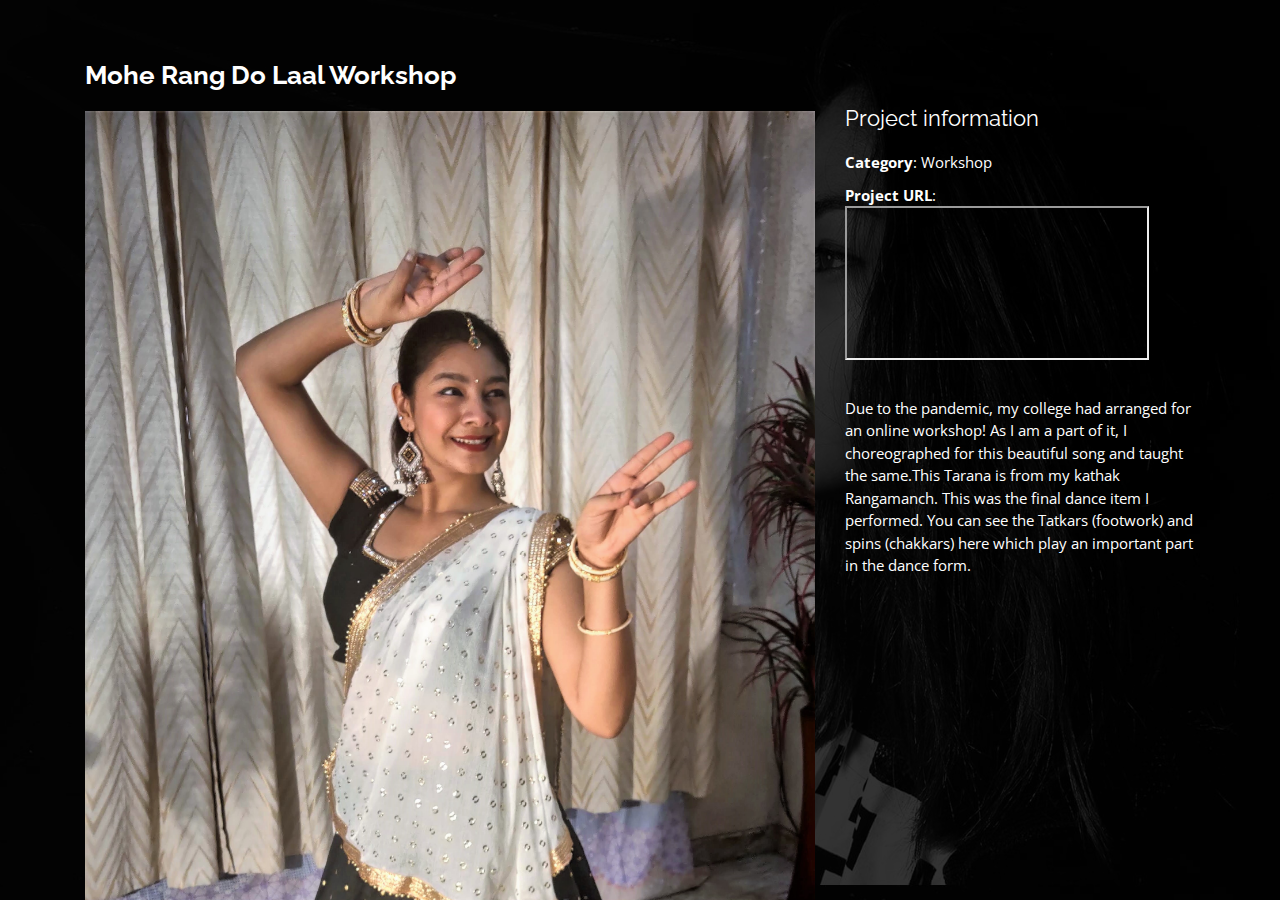
==== mohe_rang.html @ 47c1cf38 "first" ====
<!DOCTYPE html>
<html lang="en">

<head>
  <meta charset="utf-8">
  <meta content="width=device-width, initial-scale=1.0" name="viewport">

  <title>Portfolio Details - Personal Bootstrap Template</title>
  <meta content="" name="descriptison">
  <meta content="" name="keywords">

  <!-- Favicons -->
  <link href="assets/img/favicon.png" rel="icon">
  <link href="assets/img/apple-touch-icon.png" rel="apple-touch-icon">

  <!-- Google Fonts -->
  <link href="https://fonts.googleapis.com/css?family=Open+Sans:300,300i,400,400i,600,600i,700,700i|Raleway:300,300i,400,400i,500,500i,600,600i,700,700i|Poppins:300,300i,400,400i,500,500i,600,600i,700,700i" rel="stylesheet">

  <!-- Vendor CSS Files -->
  <link href="assets/vendor/bootstrap/css/bootstrap.min.css" rel="stylesheet">
  <link href="assets/vendor/icofont/icofont.min.css" rel="stylesheet">
  <link href="assets/vendor/remixicon/remixicon.css" rel="stylesheet">
  <link href="assets/vendor/owl.carousel/assets/owl.carousel.min.css" rel="stylesheet">
  <link href="assets/vendor/boxicons/css/boxicons.min.css" rel="stylesheet">
  <link href="assets/vendor/venobox/venobox.css" rel="stylesheet">

  <!-- Template Main CSS File -->
  <link href="assets/css/style.css" rel="stylesheet">

  <!-- =======================================================
  * Template Name: Personal - v2.3.0
  * Template URL: https://bootstrapmade.com/personal-free-resume-bootstrap-template/
  * Author: BootstrapMade.com
  * License: https://bootstrapmade.com/license/
  ======================================================== -->
</head>

<body>

  <main id="main">

    <!-- ======= Portfolio Details ======= -->
    <div id="portfolio-details" class="portfolio-details">
      <div class="container">

        <div class="row">

          <div class="col-lg-8">
            <h2 class="portfolio-title">Mohe Rang Do Laal Workshop </h2>
            <div class="owl-carousel portfolio-details-carousel">
              <img src="assets/img/IMG_20200623_120330.jpg" class="img-fluid" alt="">
              <img src="assets/img/IMG_20200623_121018.jpg" class="img-fluid" alt="">
              <img src="assets/img/IMG_20200623_120403.jpg" class="img-fluid" alt="">
            </div>
          </div>

          <div class="col-lg-4 portfolio-info">
            <h3>Project information</h3>
            <ul>
              <li><strong>Category</strong>: Workshop</li>
              <!-- <li><strong>Client</strong>: ASU Company</li> -->
              <!-- <li><strong>Project date</strong>: 01 March, 2020</li> -->
              <li><strong>Project URL</strong>: <iframe src="https://youtu.be/FAH0WfWRLK0">Click here to watch my performance</iframe></li>
            </ul>

            <p>
              Due to the pandemic, my college had arranged for an online workshop! As I am a part of it, I choreographed for this beautiful song and taught the same.This Tarana is from my kathak Rangamanch. This was the final dance item I performed. You can see the Tatkars (footwork) and spins (chakkars) here which play an important part in the dance form.
            </p>
          </div>

        </div>

      </div>
    </div><!-- End Portfolio Details -->

  </main><!-- End #main -->

  <div class="credits">
    <!-- All the links in the footer should remain intact. -->
    <!-- You can delete the links only if you purchased the pro version. -->
    <!-- Licensing information: https://bootstrapmade.com/license/ -->
    <!-- Purchase the pro version with working PHP/AJAX contact form: https://bootstrapmade.com/personal-free-resume-bootstrap-template/ -->
    <!-- Designed by <a href="https://bootstrapmade.com/">BootstrapMade</a> -->
  </div>

  <!-- Vendor JS Files -->
  <script src="assets/vendor/jquery/jquery.min.js"></script>
  <script src="assets/vendor/bootstrap/js/bootstrap.bundle.min.js"></script>
  <script src="assets/vendor/jquery.easing/jquery.easing.min.js"></script>
  <script src="assets/vendor/php-email-form/validate.js"></script>
  <script src="assets/vendor/waypoints/jquery.waypoints.min.js"></script>
  <script src="assets/vendor/counterup/counterup.min.js"></script>
  <script src="assets/vendor/owl.carousel/owl.carousel.min.js"></script>
  <script src="assets/vendor/isotope-layout/isotope.pkgd.min.js"></script>
  <script src="assets/vendor/venobox/venobox.min.js"></script>

  <!-- Template Main JS File -->
  <script src="assets/js/main.js"></script>

</body>

</html>
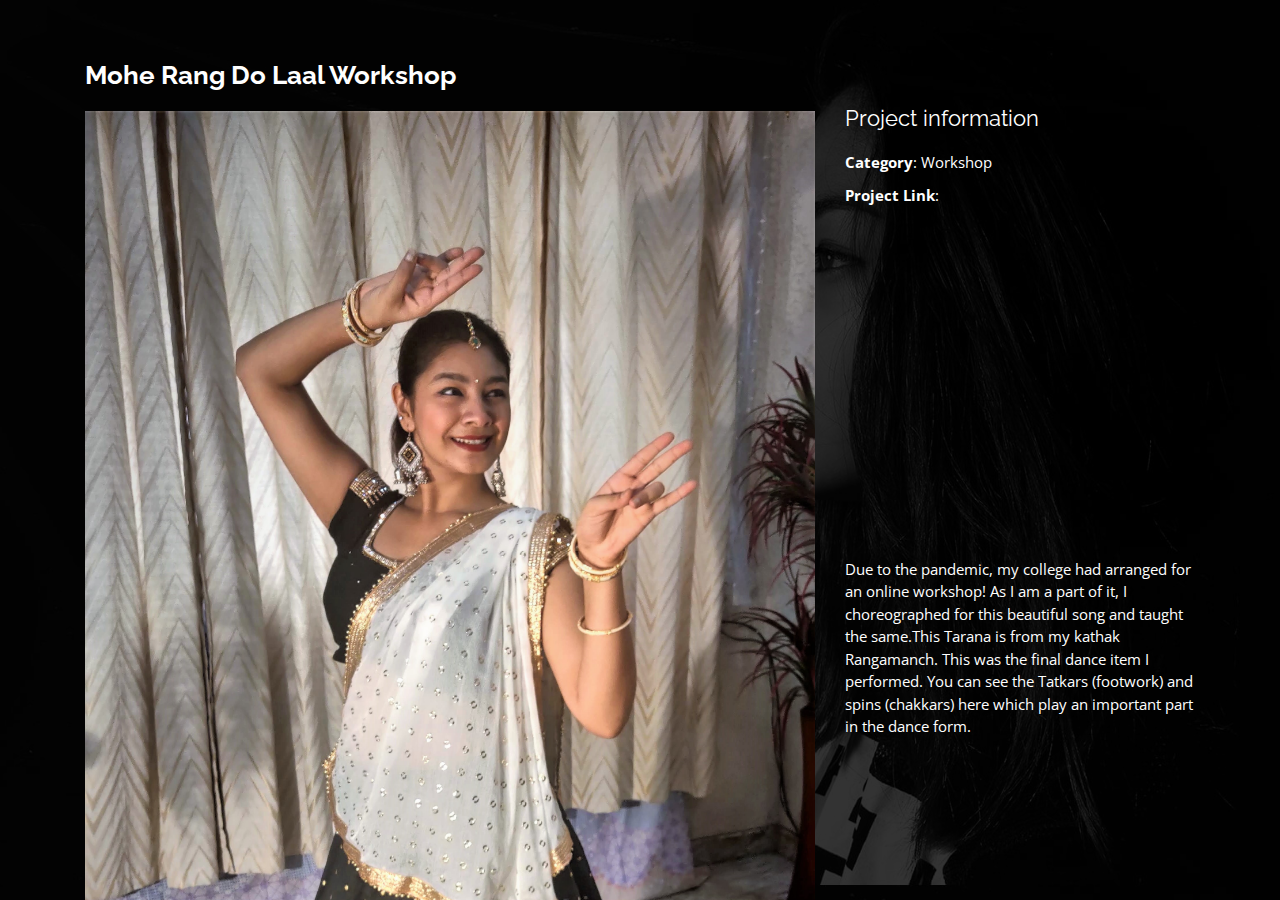
==== commit ed359259: "second" ====
--- a/mohe_rang.html
+++ b/mohe_rang.html
@@ -60,7 +60,7 @@
               <li><strong>Category</strong>: Workshop</li>
               <!-- <li><strong>Client</strong>: ASU Company</li> -->
               <!-- <li><strong>Project date</strong>: 01 March, 2020</li> -->
-              <li><strong>Project URL</strong>: <iframe src="https://youtu.be/FAH0WfWRLK0">Click here to watch my performance</iframe></li>
+              <li><strong>Project Link</strong>:<iframe width="560" height="315" src="https://www.youtube.com/embed/FAH0WfWRLK0" frameborder="0" allow="accelerometer; autoplay; clipboard-write; encrypted-media; gyroscope; picture-in-picture" allowfullscreen></iframe></li>
             </ul>
 
             <p>
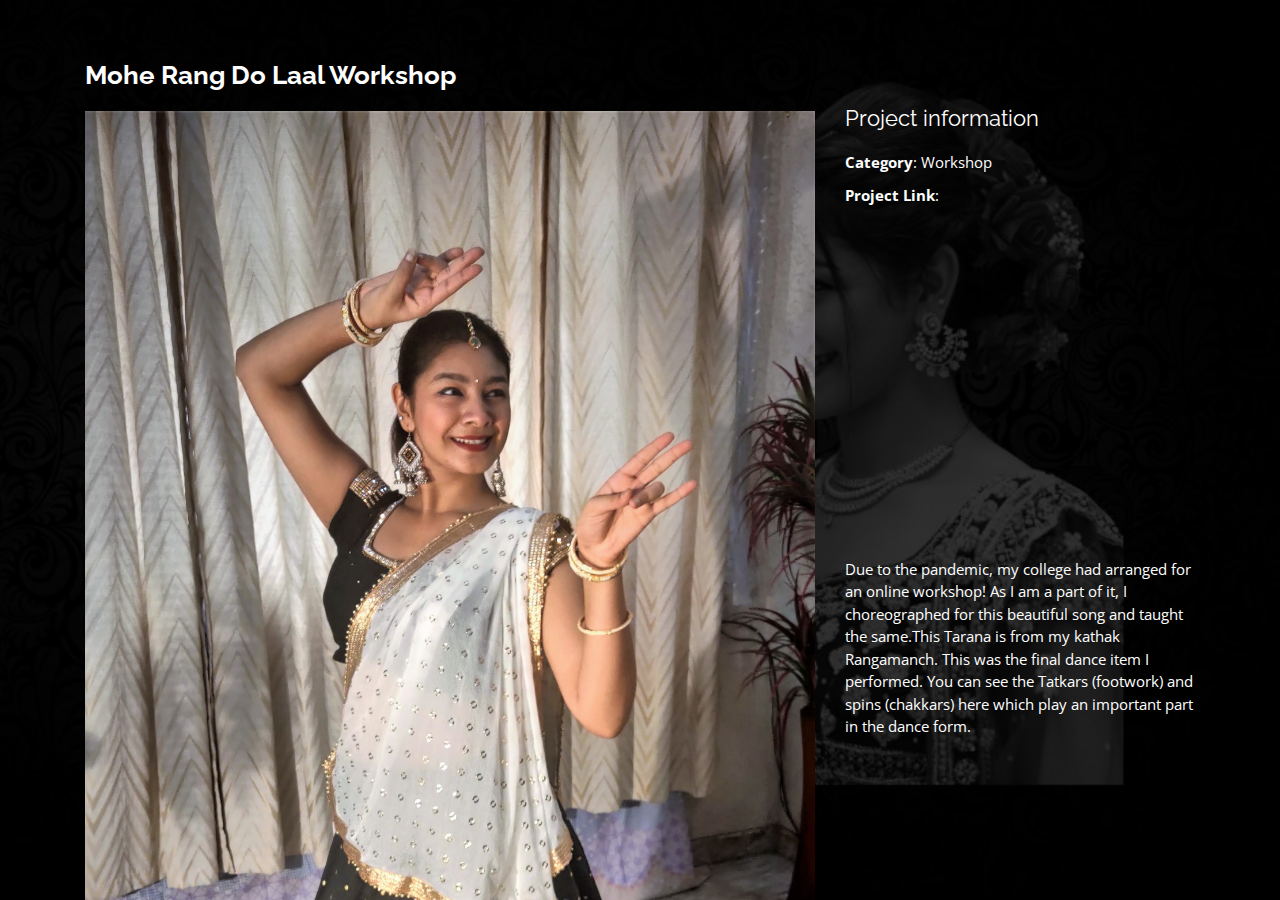
==== commit 1c8adc95: "second" ====
--- a/mohe_rang.html
+++ b/mohe_rang.html
@@ -5,7 +5,7 @@
   <meta charset="utf-8">
   <meta content="width=device-width, initial-scale=1.0" name="viewport">
 
-  <title>Portfolio Details - Personal Bootstrap Template</title>
+  <title>Portfolio Details</title>
   <meta content="" name="descriptison">
   <meta content="" name="keywords">
 
--- a/assets/css/style.css
+++ b/assets/css/style.css
@@ -22,7 +22,7 @@
 body::before {
   content: "";
   position: fixed;
-  background: #040404 url("../img/bg.jpg") top right no-repeat;
+  background: #040404 url("../img/bg3.jpg") top right no-repeat;
   background-attachment: fixed;
   background-size: cover;
   left: 0;
@@ -30,6 +30,12 @@
   top: 0;
   height: 100vh;
   z-index: -1;
+}
+
+@media (max-width: 560px) {
+  body::before {
+    background: #040404 url("../img/bg1.jpg") center center no-repeat;
+  }
 }
 
 @media (min-width: 1024px) {
